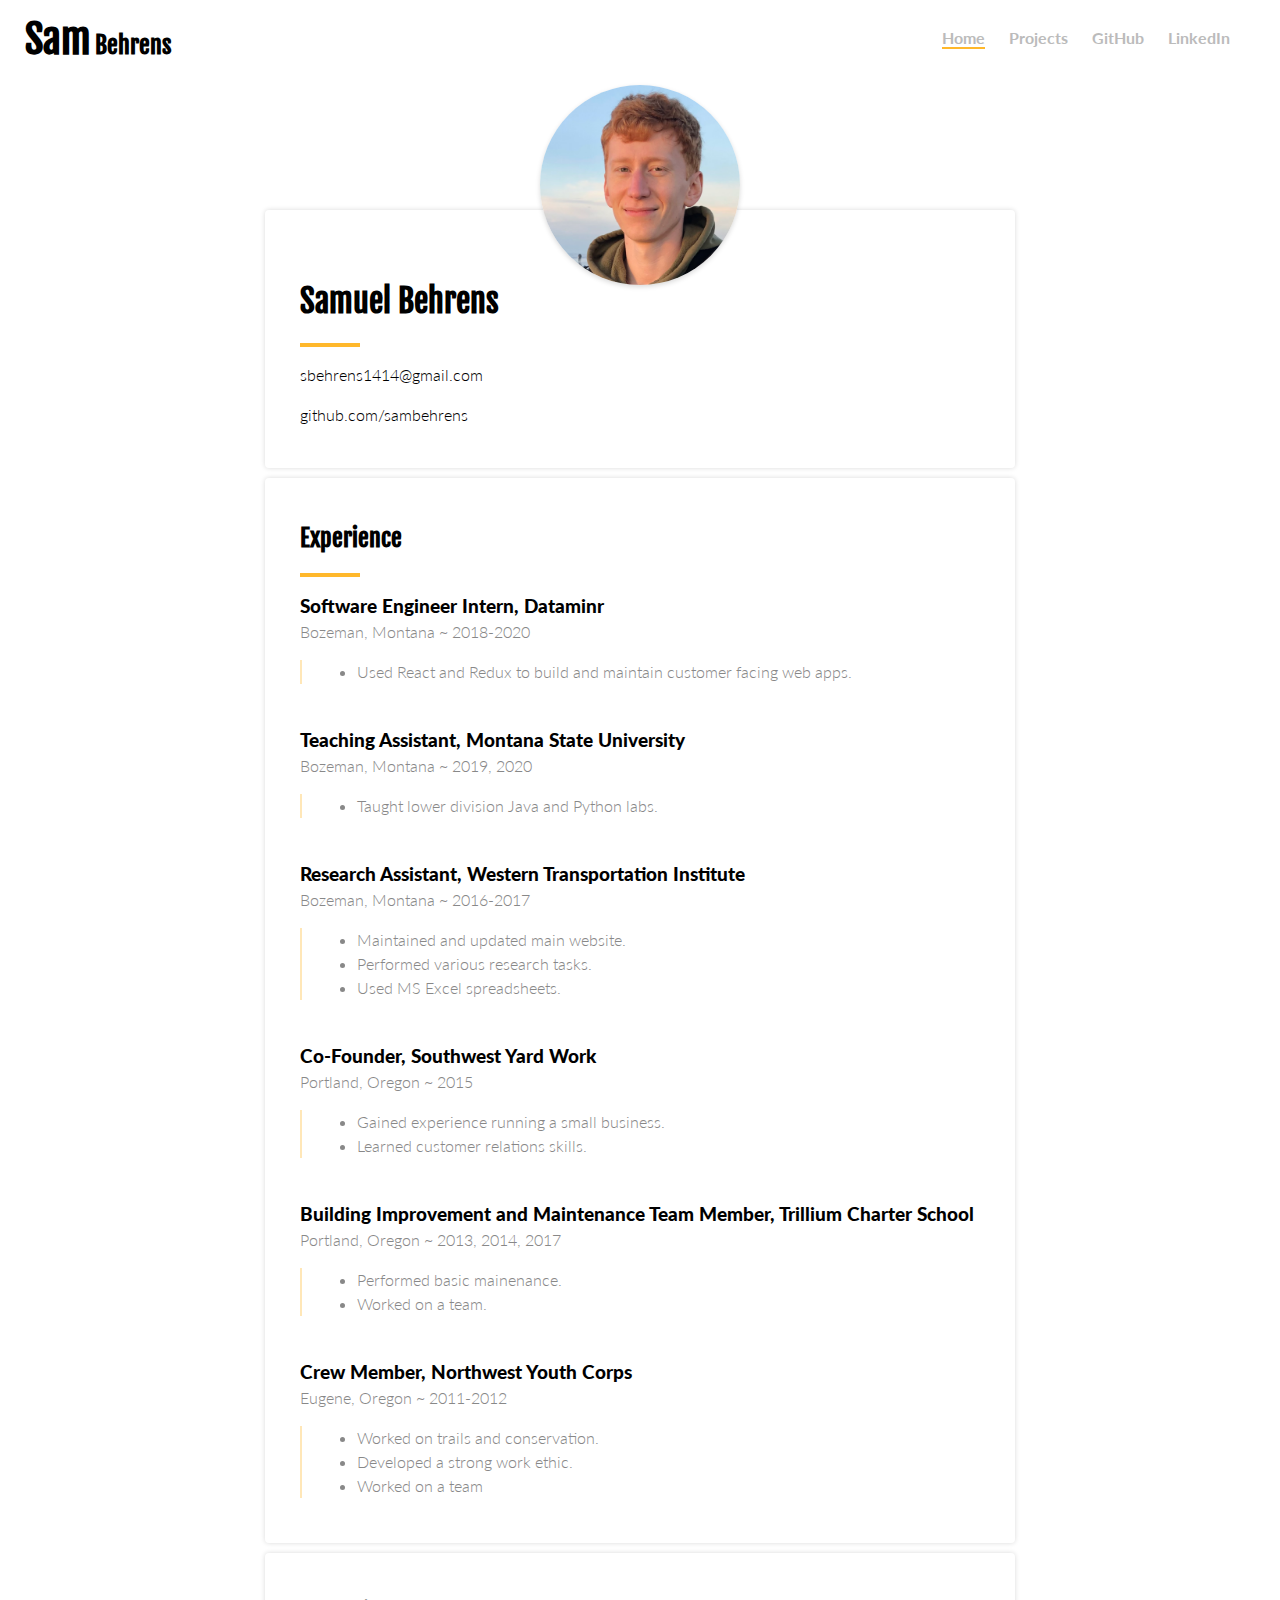
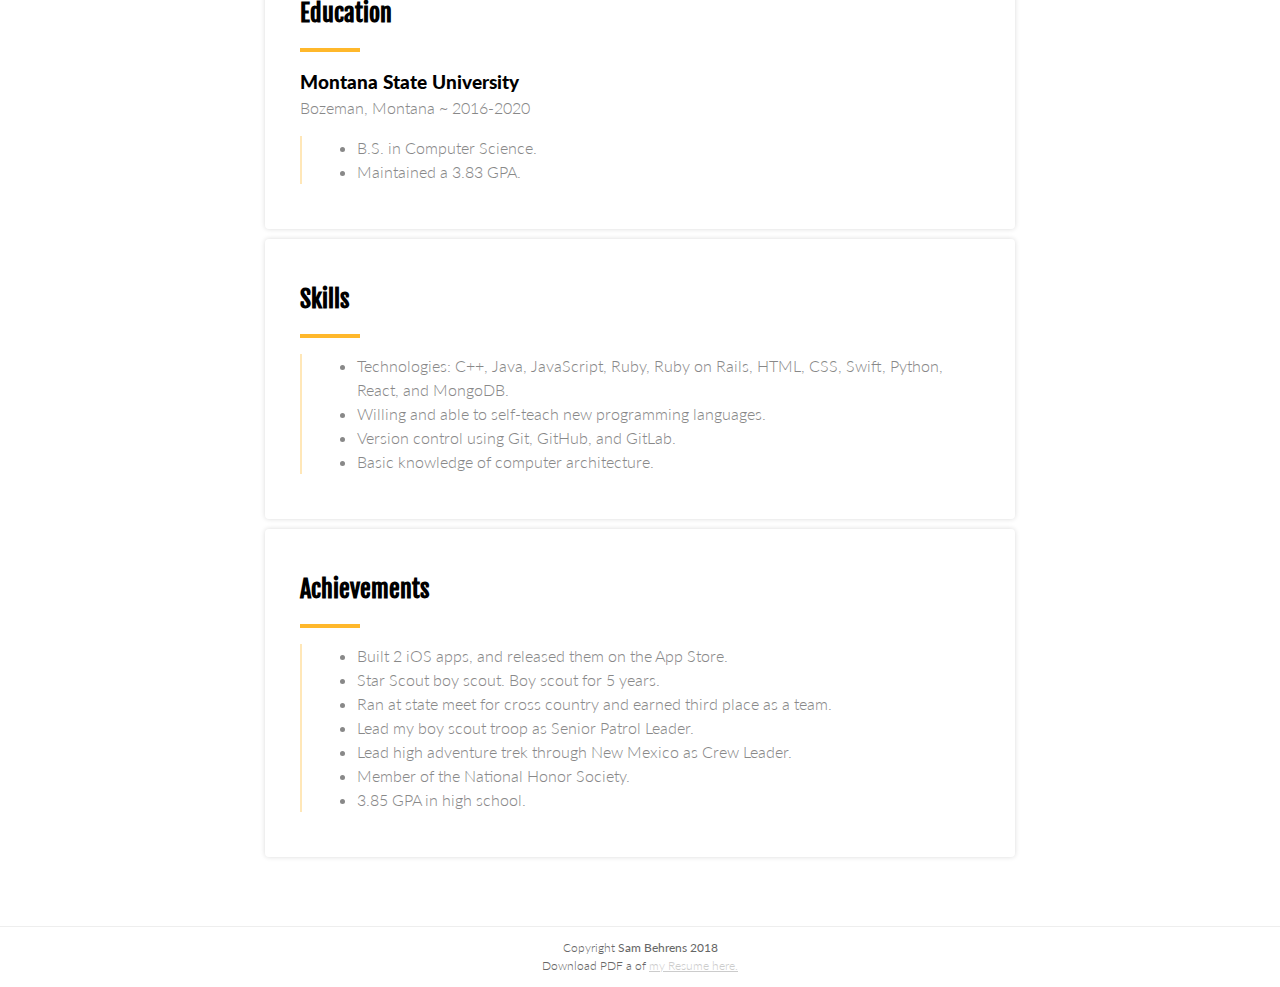
==== index.html @ 33aeea1d "Initial commit" ====
<!DOCTYPE HTML>
<html lang="en">
<head>
    <title>Sam Behrens</title>
    <meta charset='utf-8'>
    <link href="" rel="stylesheet">
    <link href="https://fonts.googleapis.com/css?family=Fjalla+One|Lato" rel="stylesheet">
    <link rel="stylesheet" href="css/style.css">
    <link rel="stylesheet" href="css/index.css">
</head>
<body>
<div id="wrapper">
    <div id="header">
        <div id="navContainer">
            <a id="current" href="#">Home</a>
            <a href="projects.html">Projects</a>
            <!-- <a href="hobbies.html">Hobbies</a> -->
            <a href="https://www.github.com/sambehrens/" target="_blank">GitHub</a>
            <a href="https://www.linkedin.com/in/samuel-behrens-88ab57132/" target="_blank">LinkedIn</a>
        </div>
        <div id="titleContainer">
            <a href="#"><h1 id="wordOne">Sam</h1>
                <h2 id="wordTwo">Behrens</h2></a>
        </div>
    </div>
    <div class="clear"></div>

    <div id="contentContainer">

        <div class='panel personalPanel'>
            <div id="personalImageContainer">
                <div id="personalImage">
                    <img class='width' src="images/sam.png" alt="Sam Behrens"/>
                </div>
            </div>
            <h1>Samuel Behrens</h1>

            <div class="divider"></div>
            <p>
                <a href="mailto:sbehrens1414@gmail.com">sbehrens1414@gmail.com</a>
            </p>
            <p>
                <a href="https://github.com/sambehrens" target="_blank"
                   rel="noopener noreferrer">github.com/sambehrens</a>
            </p>
        </div>

        <div class='panel experience'>
            <h2>Experience</h2>
            <div class='divider'></div>

            <h3>Software Engineer Intern, Dataminr</h3>
            <p>Bozeman, Montana ~ 2018-2020</p>
            <ul>
                <li>Used React and Redux to build and maintain customer facing web apps.</li>
            </ul>

            <h3>Teaching Assistant, Montana State University</h3>
            <p>Bozeman, Montana ~ 2019, 2020</p>
            <ul>
                <li>Taught lower division Java and Python labs.</li>
            </ul>

            <h3>Research Assistant, Western Transportation Institute</h3>
            <p>Bozeman, Montana ~ 2016-2017</p>
            <ul>
                <li>Maintained and updated main website.</li>
                <li>Performed various research tasks.</li>
                <li>Used MS Excel spreadsheets.</li>
            </ul>

            <h3>Co-Founder, Southwest Yard Work</h3>
            <p>Portland, Oregon ~ 2015</p>
            <ul>
                <li>Gained experience running a small business.</li>
                <li>Learned customer relations skills.</li>
            </ul>

            <h3>Building Improvement and Maintenance Team Member, Trillium Charter School</h3>
            <p>Portland, Oregon ~ 2013, 2014, 2017</p>
            <ul>
                <li>Performed basic mainenance.</li>
                <li>Worked on a team.</li>
            </ul>

            <h3>Crew Member, Northwest Youth Corps</h3>
            <p>Eugene, Oregon ~ 2011-2012</p>
            <ul>
                <li>Worked on trails and conservation.</li>
                <li>Developed a strong work ethic.</li>
                <li>Worked on a team</li>
            </ul>
        </div>

        <div class='panel experience'>
            <h2>Education</h2>
                <div class='divider'></div>
                <h3>Montana State University</h3>
                <p>Bozeman, Montana ~ 2016-2020</p>
                <ul>
                    <li>B.S. in Computer Science.</li>
                    <li>Maintained a 3.83 GPA.</li>
                </ul>
        </div>

        <div class='panel experience'>
            <h2>Skills</h2>
                <div class='divider'></div>
                <ul>
                    <li>Technologies: C++, Java, JavaScript, Ruby, Ruby on Rails, HTML, CSS, Swift, Python, React, and
                        MongoDB.
                    </li>
                    <li>Willing and able to self-teach new programming languages.</li>
                    <li>Version control using Git, GitHub, and GitLab.</li>
                    <li>Basic knowledge of computer architecture.</li>
                </ul>
        </div>

        <div class='panel experience'>
            <h2>Achievements</h2>
                <div class='divider'></div>
                <ul>
                    <li>Built 2 iOS apps, and released them on the App Store.</li>
                    <li>Star Scout boy scout. Boy scout for 5 years.</li>
                    <li>Ran at state meet for cross country and earned third place as a team.</li>
                    <li>Lead my boy scout troop as Senior Patrol Leader.</li>
                    <li>Lead high adventure trek through New Mexico as Crew Leader.</li>
                    <li>Member of the National Honor Society.</li>
                    <li>3.85 GPA in high school.</li>
                </ul>
        </div>
        <!-- <div id="thirds">
            <div class="third">
                <a href="hobbies.html">
                    <div class="image">
                        <img src="images/bike.jpg"/>
                    </div>
                    <h1>Hobbies</h1>
                    <div class="thirdDivider"></div>
                    <p>I love the outdoors</p>
                </a>
            </div>
            <div class="third">
                <a href="projects.html">
                    <div class="image">
                        <img src="images/map.png"/>
                    </div>
                    <h1>Projects</h1>
                    <div class="thirdDivider"></div>
                    <p>Some things I have made</p>
                </a>
            </div>
            <div class="third lastThird">
                <a href="https://www.github.com/sambehrens/" target="_blank">
                    <div class="image">
                        <img src="images/github.png"/>
                    </div>
                    <h1>GitHub</h1>
                    <div class="thirdDivider"></div>
                    <p>More stuff I have worked on</p>
                </a>
            </div>
        </div> -->
        <div class="clear"></div>
    </div>

    <div id="footer">
        <div id="footContent">
            <p style="font-size: 12px;">
                Copyright <strong>Sam Behrens 2018</strong><br>
                Download PDF a of <a href="images/sam-behrens-resume.pdf" download
                                     style="color: #ccc; text-decoration: underline;">my Resume here.</a>
            </p>
        </div>
    </div>
</div>
</body>
</html>
---- css/style.css ----
html, body {
    height: 100%;
    padding: 0;
    margin: 0;
    font-family: 'Lato', sans-serif;
    font-weight: 300;
}

#wrapper {
    min-height: 100%;
    position: relative;
}

a {
    text-decoration: none;
    color: #000;
}

p a:hover {
    text-decoration: underline;
}

h1, h2, h3, h4, h5 {
    font-family: 'Fjalla One', sans-serif;
    font-weight: 900;
}

p {
    line-height: 1.5em;
    color: #666;
}

ul {
  line-height: 1.5em;
  color: #666;
  padding-left: 55px;
}

#header {
    margin: 0 0 0 0;
    position: fixed;
    width: 100%;
    height: 75px;
    background-color: #fff;
    z-index: 10;
}

#titleContainer {
    padding-left: 25px;
    margin-top: 14px;
}

#wordOne {
    display: inline;
    font-size: 2.5em;
    font-weight: bold;
}

#wordTwo {
    display: inline;
    font-size: 1.5em;
    font-weight: bold;
}

#navContainer {
    float: right;
    margin-right: 30px;
    margin-top: 28px;
}

#navContainer a {
    text-decoration: none;
    font-weight: 700;
    margin-right: 20px;
    -webkit-transition: color 0.5s;
    transition: color 0.5s;
    color: #bbb;
}

#navContainer a:hover {
    color: #666;
}

#current {
    color: #666;
    border-bottom: 2px solid #ffb82b;
}

#footer {
    height: 60px;
    width: 100%;
    background-color: #fff;
    position: absolute;
    bottom: 0;
    left: 0;
    border-top: solid 1px #eee;
    color: #ddd;
}

#footContent {
    text-align: center;
}

.panel {
    padding: 25px 35px;
    margin-top: 10px;
    border: 0px solid #FFF;
    border-radius: 4px;
    -webkit-box-shadow: 0 2px 5px rgba(0,0,0,.15);
    box-shadow: 0 0px 5px rgba(0,0,0,.15);
    position: relative;
}

.panel:last-child {
  margin-bottom: 0;
  padding-bottom: 0;
}

.personalPanel {
  padding-top: 50px;
  margin-top: 135px;
}

#contentContainer {
    margin: auto;
    min-height: 200px;
    max-width: 750px;
    padding: 75px 0 130px 0;
}

#personalImageContainer {
  position: absolute;
  display: inline-block;
  top: -125px;
  width: 100%;
  left: 0px;
}

#personalImage {
  display: block;
  overflow: hidden;
  max-width: 200px;
  height: 200px;
  margin: auto;
  border-radius: 100px;
  background-color: #fff;
  -webkit-box-shadow: 0 2px 5px rgba(0,0,0,.15);
  box-shadow: 0 2px 5px rgba(0,0,0,.15);
  -webkit-transition: all 0.3s;
  transition: all 0.3s;
}

#personalImage:hover {
  -webkit-transform: scale(1.02);
  transform: scale(1.02);
}

.height {
  height: 100%;
}

.width {
  width: 100%;
}


.divider {
    width: 60px;
    border-bottom: 4px solid #ffb82b;
}

.notice {
    font-style: italic;
    font-size: 0.84em;
    margin-top: 0;
}

.clear {
    clear: both;
}

/* #pageHeader h1 {
    font-size: 2.7em;
    margin: 0;
    text-align: right;
    position: absolute;
    bottom: 10px;
    right: 25px;
    color: #FFF;
}

#pageHeader {
    display: block;
    width: 100%;
    height: 75px;
    margin: auto;
    background-color: #71a4f7;
    background-size: 100% 130%;
    background-repeat: no-repeat;
} */
---- css/index.css ----
#thirds {
    height: 250px;
    margin: auto;
    margin-top: 30px;
}

.third {
    width: 32.4%;
    height: 100%;
    border-radius: 4px;
    overflow: hidden;
    margin: 0 10px 0 0;
    float: left;
    border: 0px solid #FFF;
    -webkit-box-shadow: 0 2px 5px rgba(0,0,0,.15);
    box-shadow: 0 0px 5px rgba(0,0,0,.15);
    /* transform: skewX(8deg); */
    /* -webkit-transform: skew(8deg); */
    -webkit-transition: all 0.3s;
    transition: all 0.3s;
}

.lastThird {
  margin-right: 0;
}

.third:hover {
    -webkit-transform: scale(1.02);
    transform: scale(1.02);
}

.third img {
    width: 100%;
}
.third .image {
    width: 116%;
    height: 45%;
    overflow: hidden;
    /* transform: skewX(-8deg);
    -webkit-transform: skew(-8deg); */
    margin-left: -20px;
}

.third h1 {
    text-align: center;
    margin-bottom: 18px;
}

.third .thirdDivider {
  width: 45px;
  border-bottom: 3px solid #bbb;
  margin: auto;
}

.third p {
    text-align: center;
}

.experience h3 {
  margin-bottom: 0;
  font-family: 'Lato', sans-serif;
}

.experience p {
  margin-top: 3px;
  color: #888;
}

.experience ul {
  margin-bottom: 45px;
  border-left: 2px solid #ffb82b55;
  color: #888;
}

.experience ul:last-child {
  margin-bottom: 20px;
}
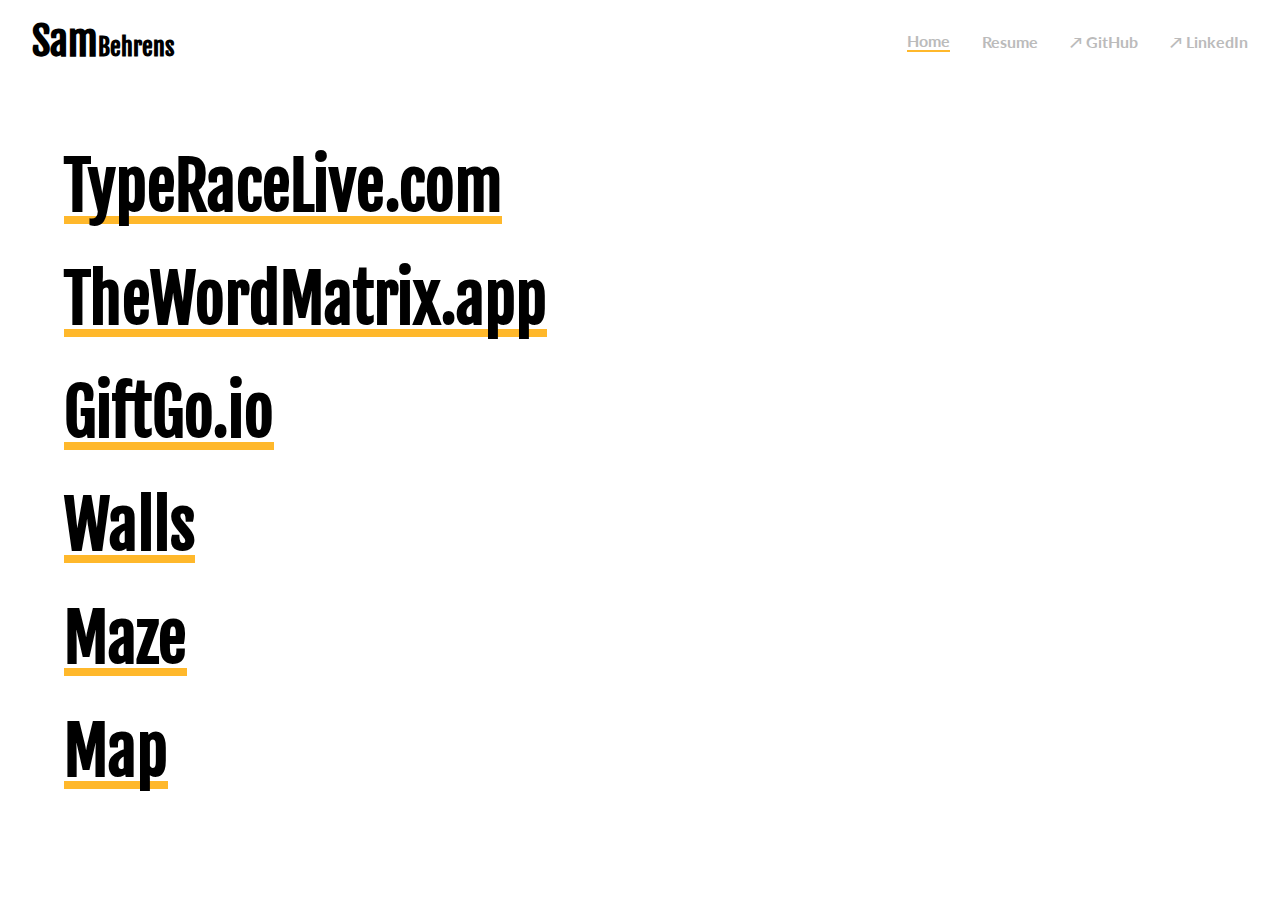
==== commit f56b697d: "Add project links to main page" ====
--- a/index.html
+++ b/index.html
@@ -1,178 +1,54 @@
-<!DOCTYPE HTML>
+<!DOCTYPE html>
 <html lang="en">
-<head>
+  <head>
     <title>Sam Behrens</title>
-    <meta charset='utf-8'>
-    <link href="" rel="stylesheet">
-    <link href="https://fonts.googleapis.com/css?family=Fjalla+One|Lato" rel="stylesheet">
-    <link rel="stylesheet" href="css/style.css">
-    <link rel="stylesheet" href="css/index.css">
-</head>
-<body>
-<div id="wrapper">
-    <div id="header">
+    <meta charset="utf-8" />
+    <meta name="viewport" content="width=device-width, initial-scale=1.0">
+    <link href="" rel="stylesheet" />
+    <link
+      href="https://fonts.googleapis.com/css?family=Fjalla+One|Lato"
+      rel="stylesheet"
+    />
+    <link rel="stylesheet" href="css/style.css" />
+    <link rel="stylesheet" href="css/index.css" />
+  </head>
+  <body>
+    <div id="wrapper">
+      <div id="header">
+        <a id="titleContainer" href="#"
+          ><h1 id="wordOne">Sam</h1>
+          <h2 id="wordTwo">Behrens</h2>
+        </a>
         <div id="navContainer">
-            <a id="current" href="#">Home</a>
-            <a href="projects.html">Projects</a>
-            <!-- <a href="hobbies.html">Hobbies</a> -->
-            <a href="https://www.github.com/sambehrens/" target="_blank">GitHub</a>
-            <a href="https://www.linkedin.com/in/samuel-behrens-88ab57132/" target="_blank">LinkedIn</a>
+          <a id="current" href="#">Home</a>
+          <a href="resume.html">Resume</a>
+          <!-- <a href="hobbies.html">Hobbies</a> -->
+          <a href="https://www.github.com/sambehrens/" target="_blank"
+            >↗ GitHub</a
+          >
+          <a
+            href="https://www.linkedin.com/in/samuel-behrens-88ab57132/"
+            target="_blank"
+            >↗ LinkedIn</a
+          >
         </div>
-        <div id="titleContainer">
-            <a href="#"><h1 id="wordOne">Sam</h1>
-                <h2 id="wordTwo">Behrens</h2></a>
+      </div>
+
+      <div class="home-page-content">
+        <div class="main-links">
+          <a href="https://www.typeracelive.com" target="_blank"
+            >TypeRaceLive.com</a
+          >
+          <a href="https://www.thewordmatrix.app" target="_blank"
+            >TheWordMatrix.app</a
+          >
+          <a href="https://www.giftgo.io" target="_blank">GiftGo.io</a>
+          <a href="http://sambehrens.github.io/walls/" target="_blank">Walls</a>
+          <a href="http://sambehrens.github.io/maze/" target="_blank">Maze</a>
+          <a href="http://sambehrens.github.io/map/" target="_blank">Map</a>
         </div>
+      </div>
+
     </div>
-    <div class="clear"></div>
-
-    <div id="contentContainer">
-
-        <div class='panel personalPanel'>
-            <div id="personalImageContainer">
-                <div id="personalImage">
-                    <img class='width' src="images/sam.png" alt="Sam Behrens"/>
-                </div>
-            </div>
-            <h1>Samuel Behrens</h1>
-
-            <div class="divider"></div>
-            <p>
-                <a href="mailto:sbehrens1414@gmail.com">sbehrens1414@gmail.com</a>
-            </p>
-            <p>
-                <a href="https://github.com/sambehrens" target="_blank"
-                   rel="noopener noreferrer">github.com/sambehrens</a>
-            </p>
-        </div>
-
-        <div class='panel experience'>
-            <h2>Experience</h2>
-            <div class='divider'></div>
-
-            <h3>Software Engineer Intern, Dataminr</h3>
-            <p>Bozeman, Montana ~ 2018-2020</p>
-            <ul>
-                <li>Used React and Redux to build and maintain customer facing web apps.</li>
-            </ul>
-
-            <h3>Teaching Assistant, Montana State University</h3>
-            <p>Bozeman, Montana ~ 2019, 2020</p>
-            <ul>
-                <li>Taught lower division Java and Python labs.</li>
-            </ul>
-
-            <h3>Research Assistant, Western Transportation Institute</h3>
-            <p>Bozeman, Montana ~ 2016-2017</p>
-            <ul>
-                <li>Maintained and updated main website.</li>
-                <li>Performed various research tasks.</li>
-                <li>Used MS Excel spreadsheets.</li>
-            </ul>
-
-            <h3>Co-Founder, Southwest Yard Work</h3>
-            <p>Portland, Oregon ~ 2015</p>
-            <ul>
-                <li>Gained experience running a small business.</li>
-                <li>Learned customer relations skills.</li>
-            </ul>
-
-            <h3>Building Improvement and Maintenance Team Member, Trillium Charter School</h3>
-            <p>Portland, Oregon ~ 2013, 2014, 2017</p>
-            <ul>
-                <li>Performed basic mainenance.</li>
-                <li>Worked on a team.</li>
-            </ul>
-
-            <h3>Crew Member, Northwest Youth Corps</h3>
-            <p>Eugene, Oregon ~ 2011-2012</p>
-            <ul>
-                <li>Worked on trails and conservation.</li>
-                <li>Developed a strong work ethic.</li>
-                <li>Worked on a team</li>
-            </ul>
-        </div>
-
-        <div class='panel experience'>
-            <h2>Education</h2>
-                <div class='divider'></div>
-                <h3>Montana State University</h3>
-                <p>Bozeman, Montana ~ 2016-2020</p>
-                <ul>
-                    <li>B.S. in Computer Science.</li>
-                    <li>Maintained a 3.83 GPA.</li>
-                </ul>
-        </div>
-
-        <div class='panel experience'>
-            <h2>Skills</h2>
-                <div class='divider'></div>
-                <ul>
-                    <li>Technologies: C++, Java, JavaScript, Ruby, Ruby on Rails, HTML, CSS, Swift, Python, React, and
-                        MongoDB.
-                    </li>
-                    <li>Willing and able to self-teach new programming languages.</li>
-                    <li>Version control using Git, GitHub, and GitLab.</li>
-                    <li>Basic knowledge of computer architecture.</li>
-                </ul>
-        </div>
-
-        <div class='panel experience'>
-            <h2>Achievements</h2>
-                <div class='divider'></div>
-                <ul>
-                    <li>Built 2 iOS apps, and released them on the App Store.</li>
-                    <li>Star Scout boy scout. Boy scout for 5 years.</li>
-                    <li>Ran at state meet for cross country and earned third place as a team.</li>
-                    <li>Lead my boy scout troop as Senior Patrol Leader.</li>
-                    <li>Lead high adventure trek through New Mexico as Crew Leader.</li>
-                    <li>Member of the National Honor Society.</li>
-                    <li>3.85 GPA in high school.</li>
-                </ul>
-        </div>
-        <!-- <div id="thirds">
-            <div class="third">
-                <a href="hobbies.html">
-                    <div class="image">
-                        <img src="images/bike.jpg"/>
-                    </div>
-                    <h1>Hobbies</h1>
-                    <div class="thirdDivider"></div>
-                    <p>I love the outdoors</p>
-                </a>
-            </div>
-            <div class="third">
-                <a href="projects.html">
-                    <div class="image">
-                        <img src="images/map.png"/>
-                    </div>
-                    <h1>Projects</h1>
-                    <div class="thirdDivider"></div>
-                    <p>Some things I have made</p>
-                </a>
-            </div>
-            <div class="third lastThird">
-                <a href="https://www.github.com/sambehrens/" target="_blank">
-                    <div class="image">
-                        <img src="images/github.png"/>
-                    </div>
-                    <h1>GitHub</h1>
-                    <div class="thirdDivider"></div>
-                    <p>More stuff I have worked on</p>
-                </a>
-            </div>
-        </div> -->
-        <div class="clear"></div>
-    </div>
-
-    <div id="footer">
-        <div id="footContent">
-            <p style="font-size: 12px;">
-                Copyright <strong>Sam Behrens 2018</strong><br>
-                Download PDF a of <a href="images/sam-behrens-resume.pdf" download
-                                     style="color: #ccc; text-decoration: underline;">my Resume here.</a>
-            </p>
-        </div>
-    </div>
-</div>
-</body>
+  </body>
 </html>
--- a/css/style.css
+++ b/css/style.css
@@ -1,33 +1,38 @@
-html, body {
-    height: 100%;
-    padding: 0;
-    margin: 0;
-    font-family: 'Lato', sans-serif;
-    font-weight: 300;
+html,
+body {
+  height: 100%;
+  padding: 0;
+  margin: 0;
+  font-family: "Lato", sans-serif;
+  font-weight: 300;
 }
 
 #wrapper {
-    min-height: 100%;
-    position: relative;
+  min-height: 100%;
+  position: relative;
 }
 
 a {
-    text-decoration: none;
-    color: #000;
-}
-
-p a:hover {
-    text-decoration: underline;
-}
-
-h1, h2, h3, h4, h5 {
-    font-family: 'Fjalla One', sans-serif;
-    font-weight: 900;
+  text-decoration: none;
+  color: #000;
+}
+
+a:hover {
+  text-decoration: underline;
+}
+
+h1,
+h2,
+h3,
+h4,
+h5 {
+  font-family: "Fjalla One", sans-serif;
+  font-weight: 900;
 }
 
 p {
-    line-height: 1.5em;
-    color: #666;
+  line-height: 1.5em;
+  color: #666;
 }
 
 ul {
@@ -37,83 +42,62 @@
 }
 
 #header {
-    margin: 0 0 0 0;
-    position: fixed;
-    width: 100%;
-    height: 75px;
-    background-color: #fff;
-    z-index: 10;
+  display: flex;
+  align-items: center;
+  justify-content: space-between;
+  gap: 1rem;
+  flex-wrap: wrap;
+  padding: 1rem 2rem;
 }
 
 #titleContainer {
-    padding-left: 25px;
-    margin-top: 14px;
+  display: flex;
+  align-items: baseline;
+  font-weight: bold;
 }
 
 #wordOne {
-    display: inline;
-    font-size: 2.5em;
-    font-weight: bold;
+  margin: 0;
+  font-size: 2.5rem;
 }
 
 #wordTwo {
-    display: inline;
-    font-size: 1.5em;
-    font-weight: bold;
+  margin: 0;
+  font-size: 1.5rem;
 }
 
 #navContainer {
-    float: right;
-    margin-right: 30px;
-    margin-top: 28px;
+  display: flex;
+  align-items: center;
+  gap: 2rem;
 }
 
 #navContainer a {
-    text-decoration: none;
-    font-weight: 700;
-    margin-right: 20px;
-    -webkit-transition: color 0.5s;
-    transition: color 0.5s;
-    color: #bbb;
+  text-decoration: none;
+  font-weight: 700;
+  -webkit-transition: color 0.5s;
+  transition: color 0.5s;
+  color: #bbb;
+  white-space: nowrap;
 }
 
 #navContainer a:hover {
-    color: #666;
+  color: #666;
 }
 
 #current {
-    color: #666;
-    border-bottom: 2px solid #ffb82b;
-}
-
-#footer {
-    height: 60px;
-    width: 100%;
-    background-color: #fff;
-    position: absolute;
-    bottom: 0;
-    left: 0;
-    border-top: solid 1px #eee;
-    color: #ddd;
-}
-
-#footContent {
-    text-align: center;
+  color: #666;
+  border-bottom: 2px solid #ffb82b;
 }
 
 .panel {
-    padding: 25px 35px;
-    margin-top: 10px;
-    border: 0px solid #FFF;
-    border-radius: 4px;
-    -webkit-box-shadow: 0 2px 5px rgba(0,0,0,.15);
-    box-shadow: 0 0px 5px rgba(0,0,0,.15);
-    position: relative;
-}
-
-.panel:last-child {
-  margin-bottom: 0;
-  padding-bottom: 0;
+  padding: 25px 35px;
+  margin-top: 10px;
+  border: 0px solid #fff;
+  border-radius: 4px;
+  -webkit-box-shadow: 0 2px 5px rgba(0, 0, 0, 0.15);
+  box-shadow: 0 0px 5px rgba(0, 0, 0, 0.15);
+  position: relative;
 }
 
 .personalPanel {
@@ -122,10 +106,10 @@
 }
 
 #contentContainer {
-    margin: auto;
-    min-height: 200px;
-    max-width: 750px;
-    padding: 75px 0 130px 0;
+  margin: auto;
+  min-height: 200px;
+  max-width: 750px;
+  padding: 75px 0 130px 0;
 }
 
 #personalImageContainer {
@@ -144,8 +128,8 @@
   margin: auto;
   border-radius: 100px;
   background-color: #fff;
-  -webkit-box-shadow: 0 2px 5px rgba(0,0,0,.15);
-  box-shadow: 0 2px 5px rgba(0,0,0,.15);
+  -webkit-box-shadow: 0 2px 5px rgba(0, 0, 0, 0.15);
+  box-shadow: 0 2px 5px rgba(0, 0, 0, 0.15);
   -webkit-transition: all 0.3s;
   transition: all 0.3s;
 }
@@ -163,38 +147,61 @@
   width: 100%;
 }
 
-
 .divider {
-    width: 60px;
-    border-bottom: 4px solid #ffb82b;
+  width: 60px;
+  border-bottom: 4px solid #ffb82b;
 }
 
 .notice {
-    font-style: italic;
-    font-size: 0.84em;
-    margin-top: 0;
-}
-
-.clear {
-    clear: both;
-}
-
-/* #pageHeader h1 {
-    font-size: 2.7em;
-    margin: 0;
-    text-align: right;
-    position: absolute;
-    bottom: 10px;
-    right: 25px;
-    color: #FFF;
-}
-
-#pageHeader {
-    display: block;
-    width: 100%;
-    height: 75px;
-    margin: auto;
-    background-color: #71a4f7;
-    background-size: 100% 130%;
-    background-repeat: no-repeat;
-} */
+  font-style: italic;
+  font-size: 0.84em;
+  margin-top: 0;
+}
+
+.home-page-content {
+  display: flex;
+  padding: 5vw;
+}
+
+.main-links {
+  display: flex;
+  flex-direction: column;
+  align-items: flex-start;
+  gap: 2rem;
+  font-size: 4rem;
+  font-family: "Fjalla One", sans-serif;
+}
+
+.main-links a {
+  text-decoration: none;
+  color: black;
+  font-weight: 700;
+  position: relative;
+}
+
+.main-links a::before {
+  content: "";
+  background-color: #ffb82b;
+  position: absolute;
+  left: 0;
+  bottom: 3px;
+  width: 100%;
+  height: 8px;
+  z-index: -1;
+  transition: all 0.3s ease-in-out;
+}
+
+.main-links a:hover::before {
+  bottom: 0;
+  height: 100%;
+}
+
+@media only screen and (max-width: 600px) {
+  .main-links {
+    font-size: 2rem;
+  }
+
+  .main-links a::before {
+    height: 4px;
+  }
+}
--- a/css/index.css
+++ b/css/index.css
@@ -1,65 +1,6 @@
-
-#thirds {
-    height: 250px;
-    margin: auto;
-    margin-top: 30px;
-}
-
-.third {
-    width: 32.4%;
-    height: 100%;
-    border-radius: 4px;
-    overflow: hidden;
-    margin: 0 10px 0 0;
-    float: left;
-    border: 0px solid #FFF;
-    -webkit-box-shadow: 0 2px 5px rgba(0,0,0,.15);
-    box-shadow: 0 0px 5px rgba(0,0,0,.15);
-    /* transform: skewX(8deg); */
-    /* -webkit-transform: skew(8deg); */
-    -webkit-transition: all 0.3s;
-    transition: all 0.3s;
-}
-
-.lastThird {
-  margin-right: 0;
-}
-
-.third:hover {
-    -webkit-transform: scale(1.02);
-    transform: scale(1.02);
-}
-
-.third img {
-    width: 100%;
-}
-.third .image {
-    width: 116%;
-    height: 45%;
-    overflow: hidden;
-    /* transform: skewX(-8deg);
-    -webkit-transform: skew(-8deg); */
-    margin-left: -20px;
-}
-
-.third h1 {
-    text-align: center;
-    margin-bottom: 18px;
-}
-
-.third .thirdDivider {
-  width: 45px;
-  border-bottom: 3px solid #bbb;
-  margin: auto;
-}
-
-.third p {
-    text-align: center;
-}
-
 .experience h3 {
   margin-bottom: 0;
-  font-family: 'Lato', sans-serif;
+  font-family: "Lato", sans-serif;
 }
 
 .experience p {
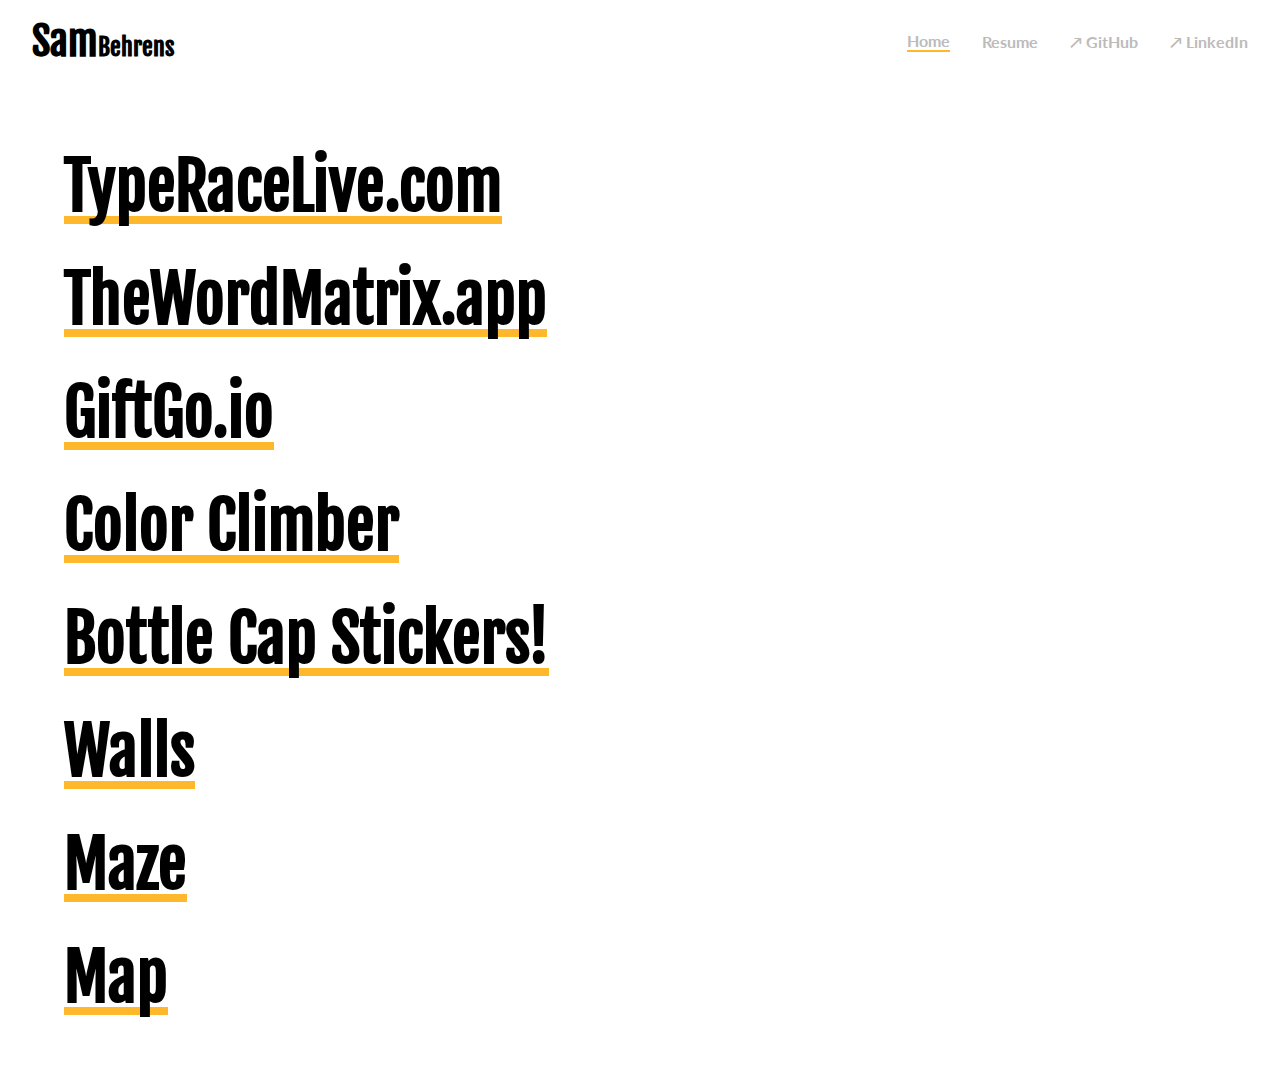
==== commit 07ad704a: "Add ios apps" ====
--- a/index.html
+++ b/index.html
@@ -3,7 +3,7 @@
   <head>
     <title>Sam Behrens</title>
     <meta charset="utf-8" />
-    <meta name="viewport" content="width=device-width, initial-scale=1.0">
+    <meta name="viewport" content="width=device-width, initial-scale=1.0" />
     <link href="" rel="stylesheet" />
     <link
       href="https://fonts.googleapis.com/css?family=Fjalla+One|Lato"
@@ -11,6 +11,21 @@
     />
     <link rel="stylesheet" href="css/style.css" />
     <link rel="stylesheet" href="css/index.css" />
+    <meta name="name" content="Sam Behrens" />
+    <meta
+      name="description"
+      content="My personal website where you can find the projects that I am working on and my resume."
+    />
+    <meta name="author" content="Sam Behrens" />
+    <meta property="og:title" content="Sam Behrens" />
+    <meta property="og:type" content="website" />
+    <meta property="og:url" content="https://www.samuelbehrens.com/" />
+    <meta
+      property="og:description"
+      content="My personal website where you can find the projects that I am working on and my resume."
+    />
+    <meta name="twitter:title" content="Sam Behrens" />
+    <meta http-equiv="content-type" content="text/html; charset=UTF-8" />
   </head>
   <body>
     <div id="wrapper">
@@ -43,12 +58,13 @@
             >TheWordMatrix.app</a
           >
           <a href="https://www.giftgo.io" target="_blank">GiftGo.io</a>
+          <a href="https://apps.apple.com/us/app/color-climber/id1086523196" target="_blank">Color Climber</a>
+          <a href="https://apps.apple.com/us/app/bottle-cap-stickers/id1173394631" target="_blank">Bottle Cap Stickers!</a>
           <a href="http://sambehrens.github.io/walls/" target="_blank">Walls</a>
           <a href="http://sambehrens.github.io/maze/" target="_blank">Maze</a>
           <a href="http://sambehrens.github.io/map/" target="_blank">Map</a>
         </div>
       </div>
-
     </div>
   </body>
 </html>
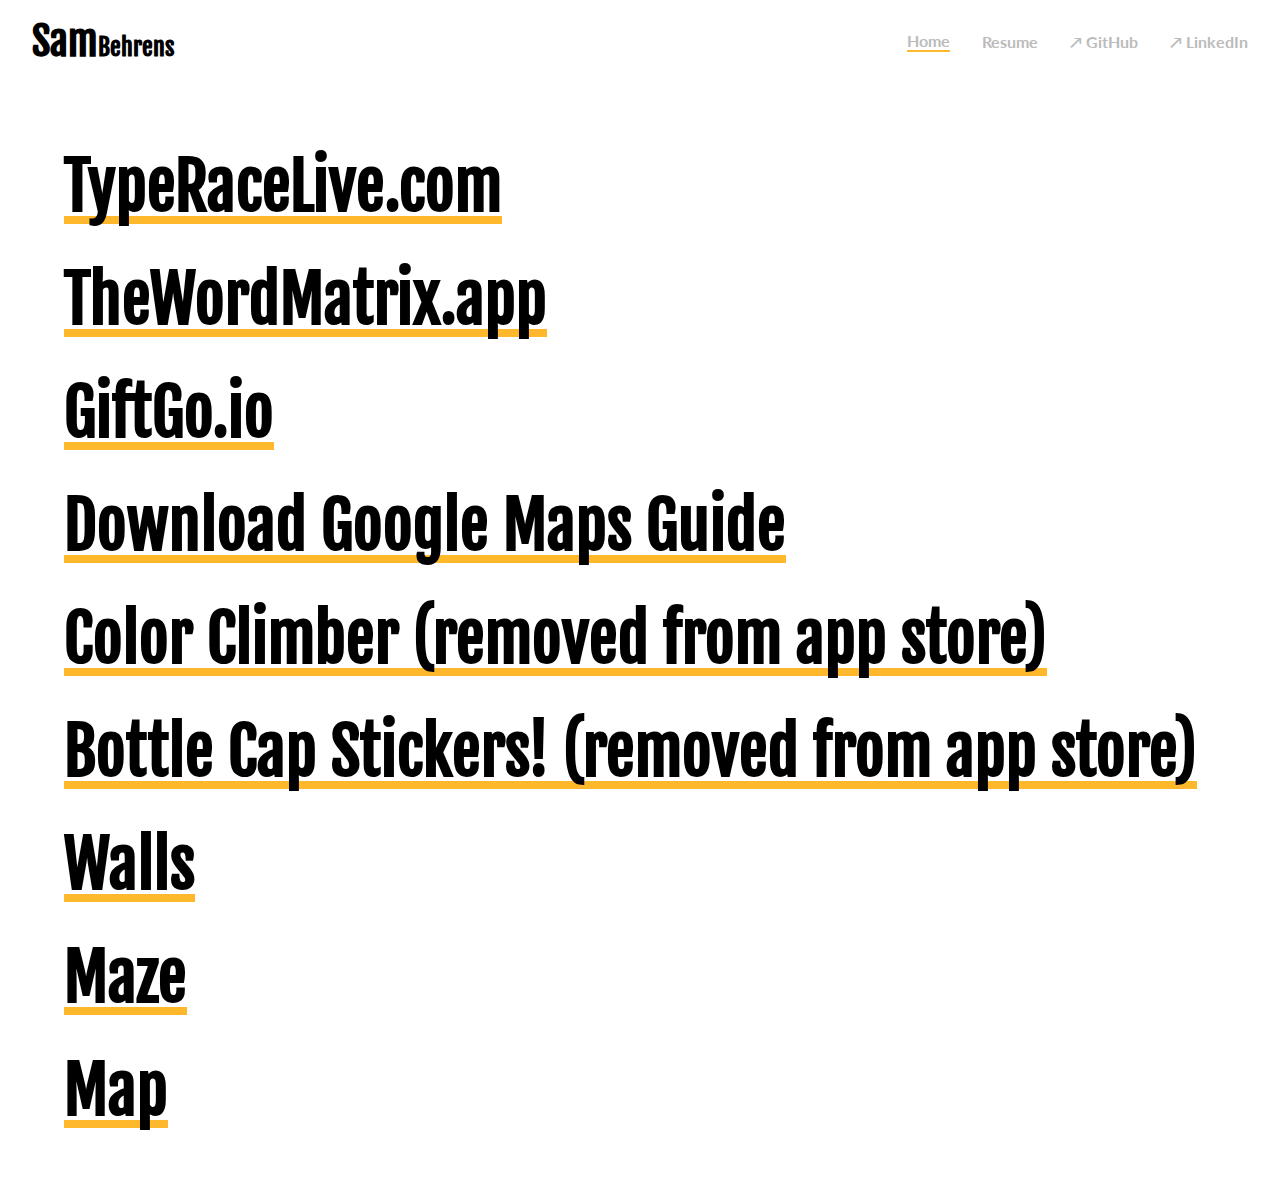
==== commit 1837a7ef: "Update links" ====
--- a/index.html
+++ b/index.html
@@ -58,8 +58,9 @@
             >TheWordMatrix.app</a
           >
           <a href="https://www.giftgo.io" target="_blank">GiftGo.io</a>
-          <a href="https://apps.apple.com/us/app/color-climber/id1086523196" target="_blank">Color Climber</a>
-          <a href="https://apps.apple.com/us/app/bottle-cap-stickers/id1173394631" target="_blank">Bottle Cap Stickers!</a>
+          <a href="https://sambehrens.github.io/download-maps-guide/" target="_blank">Download Google Maps Guide</a>
+          <a disabled="true" href="https://apps.apple.com/us/app/color-climber/id1086523196" target="_blank">Color Climber (removed from app store)</a>
+          <a disabled="true" href="https://apps.apple.com/us/app/bottle-cap-stickers/id1173394631" target="_blank">Bottle Cap Stickers! (removed from app store)</a>
           <a href="http://sambehrens.github.io/walls/" target="_blank">Walls</a>
           <a href="http://sambehrens.github.io/maze/" target="_blank">Maze</a>
           <a href="http://sambehrens.github.io/map/" target="_blank">Map</a>
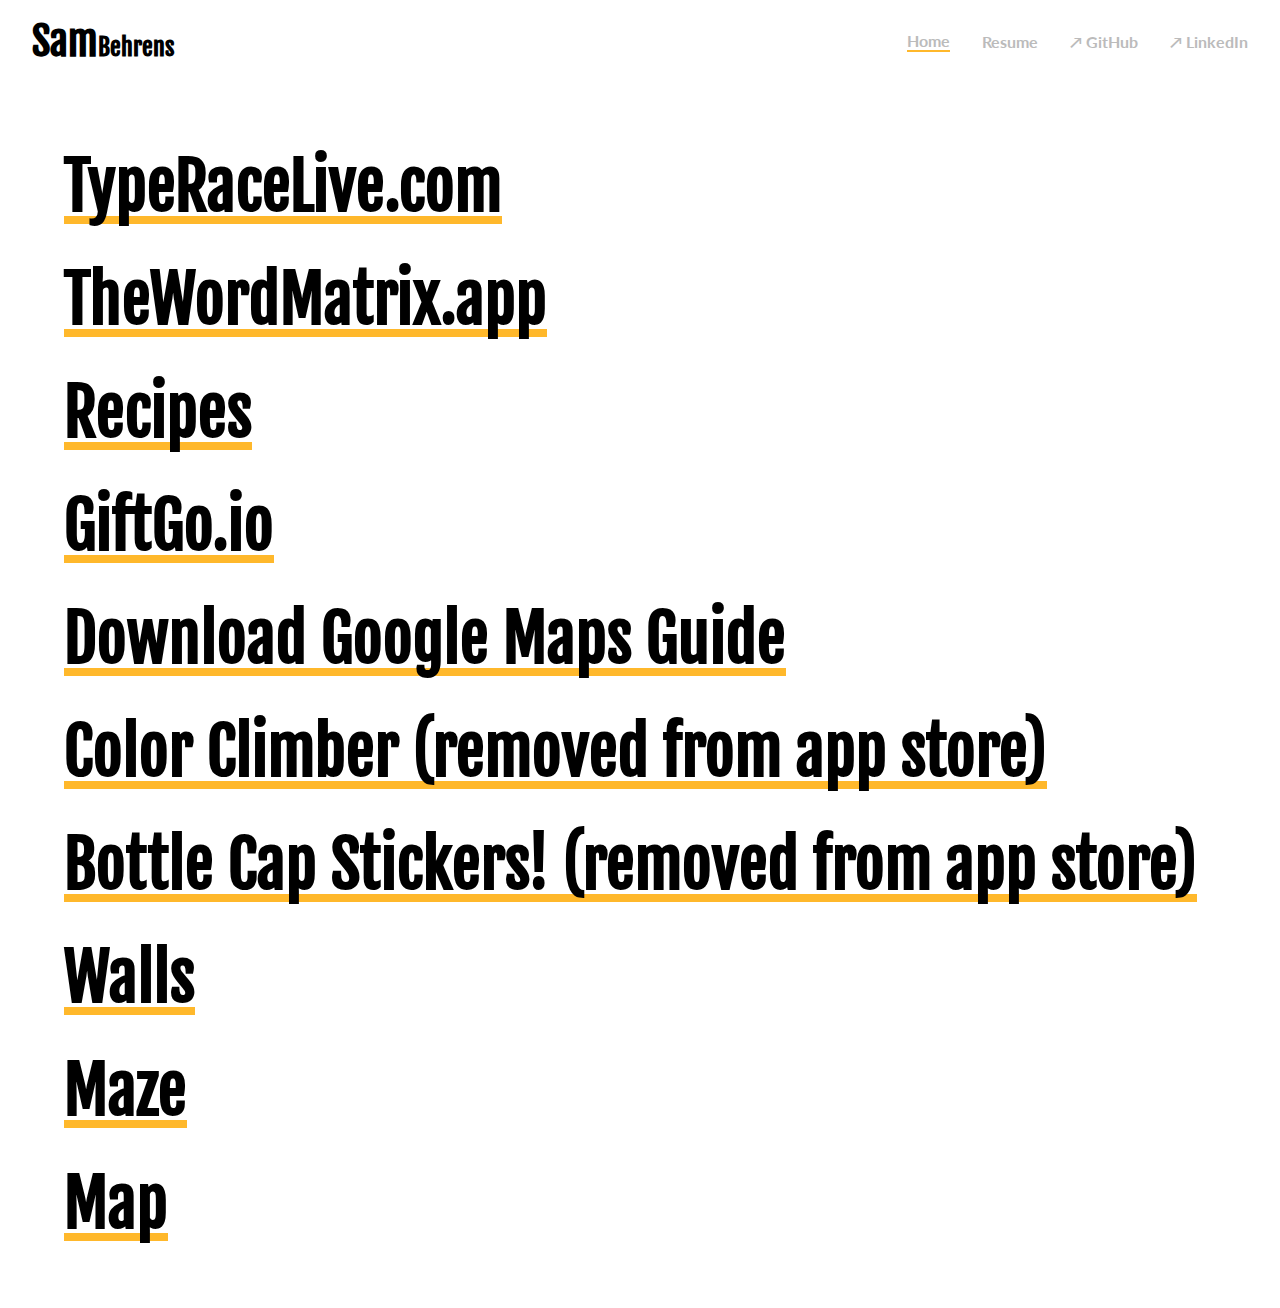
==== commit 9a5759be: "Add link to recipes" ====
--- a/index.html
+++ b/index.html
@@ -57,6 +57,7 @@
           <a href="https://www.thewordmatrix.app" target="_blank"
             >TheWordMatrix.app</a
           >
+          <a href="http://sambehrens.github.io/recipes/" target="_blank">Recipes</a>
           <a href="https://www.giftgo.io" target="_blank">GiftGo.io</a>
           <a href="https://sambehrens.github.io/download-maps-guide/" target="_blank">Download Google Maps Guide</a>
           <a disabled="true" href="https://apps.apple.com/us/app/color-climber/id1086523196" target="_blank">Color Climber (removed from app store)</a>
